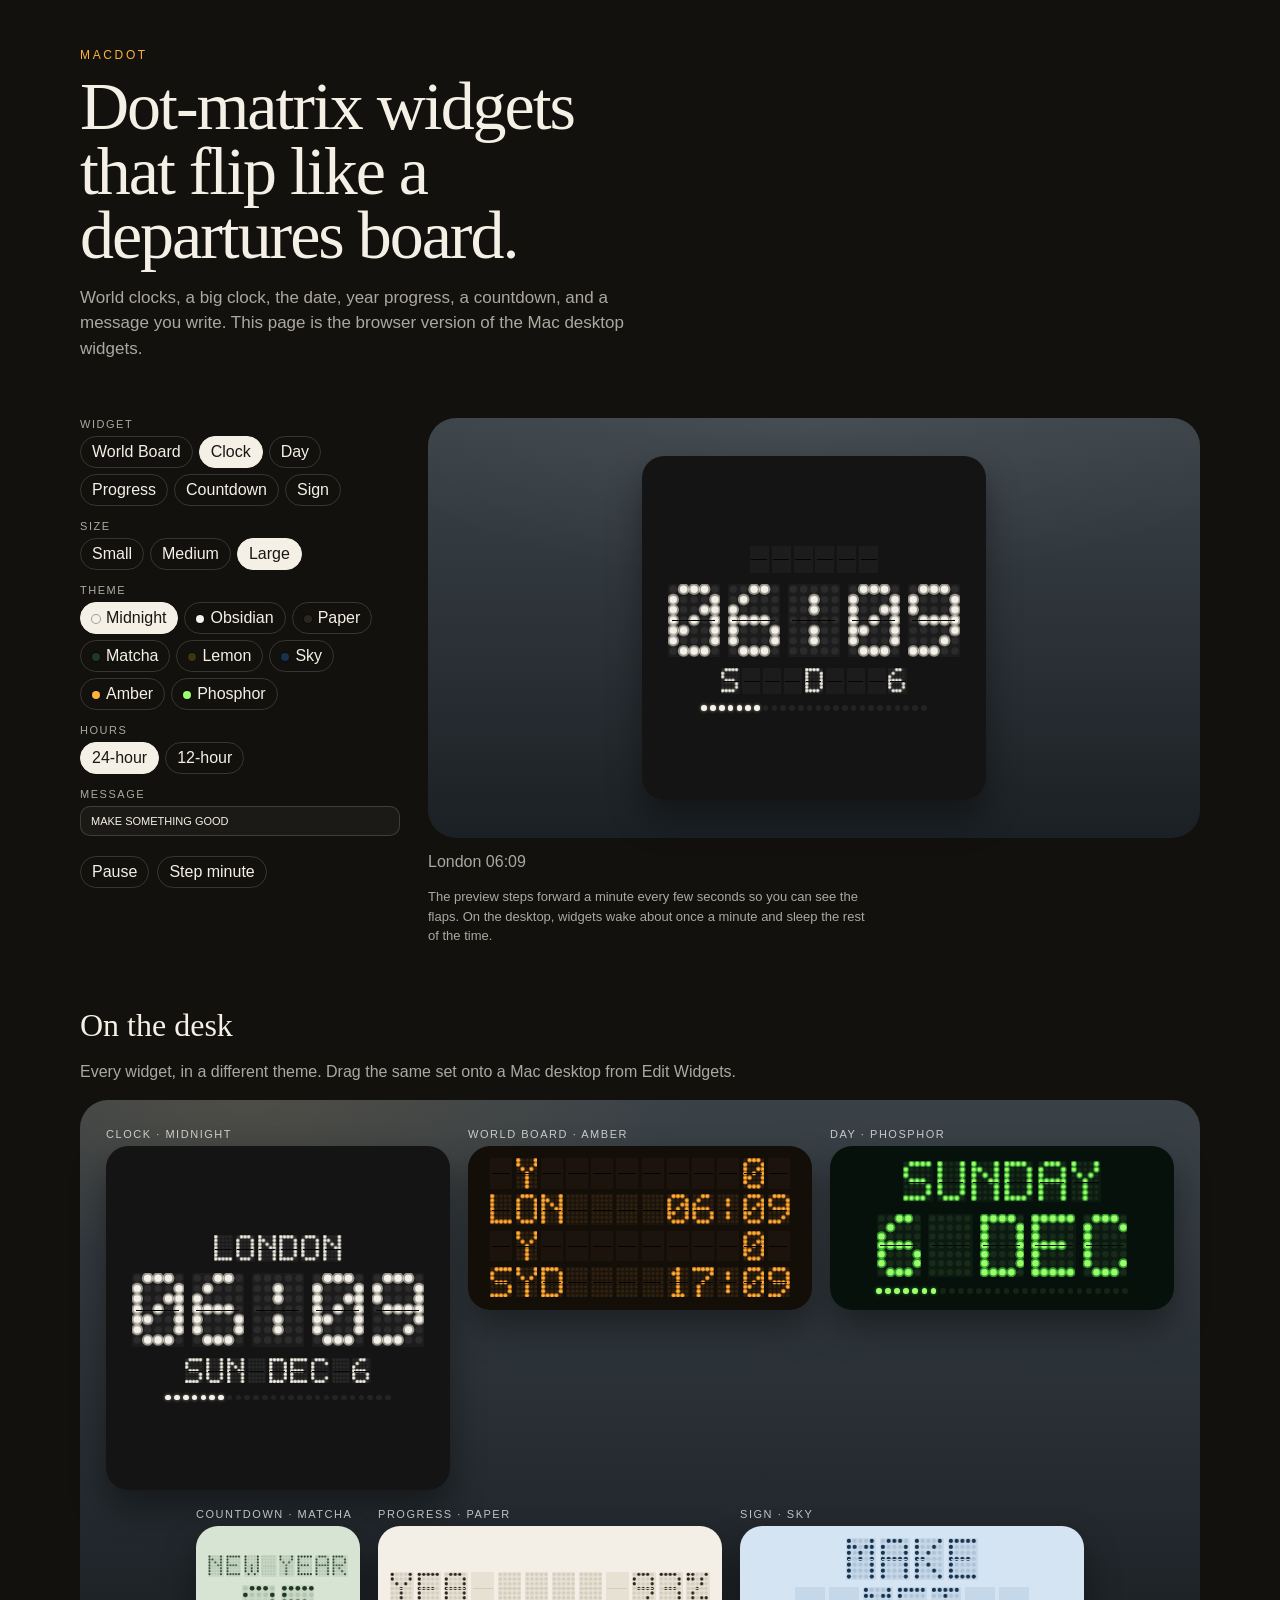
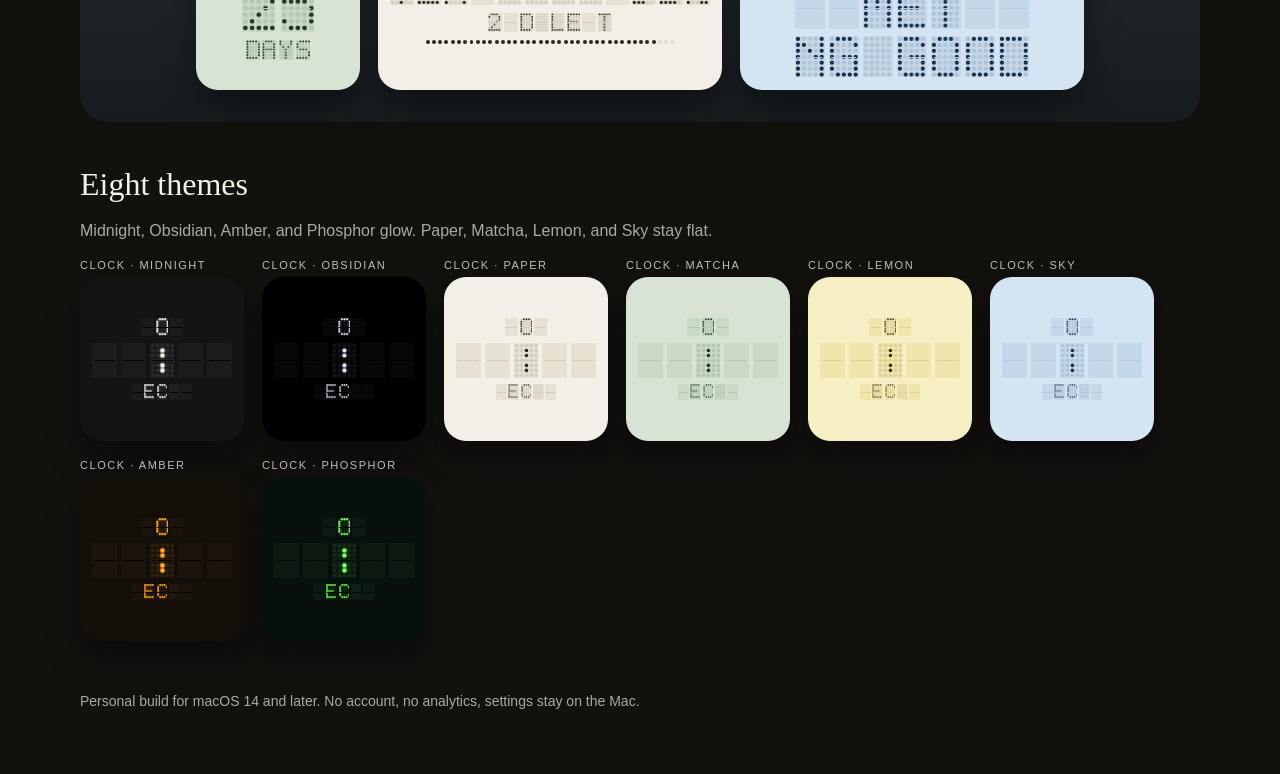
==== WebPreview/index.html @ 1148bf02 "Add a browser preview of the dot-matrix flip widgets. The page tries every board, size, and theme, a" ====
<!DOCTYPE html>
<html lang="en">
<head>
  <meta charset="utf-8">
  <meta name="viewport" content="width=device-width, initial-scale=1">
  <title>macdot — dot-matrix widgets</title>
  <link rel="stylesheet" href="styles.css">
</head>
<body>
  <header class="top">
    <p class="mark">macdot</p>
    <h1>Dot-matrix widgets that flip like a departures board.</h1>
    <p class="lede">World clocks, a big clock, the date, year progress, a countdown, and a message you write. This page is the browser version of the Mac desktop widgets.</p>
  </header>

  <section class="try" id="try">
    <div class="controls">
      <div class="control">
        <span>Widget</span>
        <div class="choices" id="widget-choices"></div>
      </div>
      <div class="control">
        <span>Size</span>
        <div class="choices" id="size-choices"></div>
      </div>
      <div class="control">
        <span>Theme</span>
        <div class="choices" id="theme-choices"></div>
      </div>
      <div class="control">
        <span>Hours</span>
        <div class="choices" id="hour-choices"></div>
      </div>
      <label class="field" id="message-field">
        Message
        <input id="message" maxlength="80" value="MAKE SOMETHING GOOD">
      </label>
      <div class="row-actions">
        <button type="button" id="pause" class="text-button">Pause</button>
        <button type="button" id="step" class="text-button">Step minute</button>
      </div>
    </div>
    <div class="stage-wrap">
      <div id="stage"></div>
      <p id="caption" class="caption"></p>
      <p class="hint">The preview steps forward a minute every few seconds so you can see the flaps. On the desktop, widgets wake about once a minute and sleep the rest of the time.</p>
    </div>
  </section>

  <section class="desk-section" id="desk-section">
    <h2>On the desk</h2>
    <p class="section-copy">Every widget, in a different theme. Drag the same set onto a Mac desktop from Edit Widgets.</p>
    <div id="desk" class="desk"></div>
  </section>

  <section id="themes-section">
    <h2>Eight themes</h2>
    <p class="section-copy">Midnight, Obsidian, Amber, and Phosphor glow. Paper, Matcha, Lemon, and Sky stay flat.</p>
    <div id="themes" class="theme-grid"></div>
  </section>

  <footer>
    <p>Personal build for macOS 14 and later. No account, no analytics, settings stay on the Mac.</p>
  </footer>
  <script src="font.js"></script>
  <script src="app.js"></script>
</body>
</html>
---- WebPreview/styles.css ----
:root {
  color-scheme: dark;
  --ink: #f4f0e6;
  --muted: rgba(244, 240, 230, 0.68);
  --line: rgba(244, 240, 230, 0.16);
  --bg: #12110e;
  --accent: #ffb03a;
  font-family: "Avenir Next", "Segoe UI", sans-serif;
}

* { box-sizing: border-box; }

body {
  margin: 0;
  background:
    radial-gradient(900px 420px at 10% -10%, rgba(255, 176, 58, 0.08), transparent 55%),
    var(--bg);
  color: var(--ink);
}

.top, .try, .desk-section, #themes-section, footer {
  width: min(1120px, calc(100% - 32px));
  margin-left: auto;
  margin-right: auto;
}

.top { padding: 48px 0 12px; }

.mark {
  margin: 0 0 12px;
  letter-spacing: 0.22em;
  text-transform: uppercase;
  font-size: 12px;
  color: var(--accent);
}

h1 {
  margin: 0;
  max-width: 16ch;
  font-family: Palatino, "Iowan Old Style", "Palatino Linotype", Georgia, serif;
  font-weight: 500;
  font-size: clamp(40px, 6vw, 68px);
  line-height: 0.95;
  letter-spacing: -0.03em;
}

.lede, .section-copy, .hint, .caption, footer p {
  color: var(--muted);
  line-height: 1.5;
}

.lede { max-width: 62ch; font-size: 17px; }

h2 {
  margin: 0 0 6px;
  font-family: Palatino, Georgia, serif;
  font-weight: 500;
  font-size: 32px;
}

.try {
  display: grid;
  grid-template-columns: minmax(240px, 320px) 1fr;
  gap: 28px;
  padding: 28px 0 12px;
  align-items: start;
}

.controls { display: flex; flex-direction: column; gap: 14px; }

.control span, .field {
  display: block;
  margin-bottom: 6px;
  font-size: 11px;
  letter-spacing: 0.14em;
  text-transform: uppercase;
  color: var(--muted);
}

.choices { display: flex; flex-wrap: wrap; gap: 6px; }

.choices button, .text-button, .field input {
  font: inherit;
  color: var(--ink);
}

.choices button, .text-button {
  border: 1px solid var(--line);
  background: transparent;
  border-radius: 999px;
  padding: 6px 11px;
  cursor: pointer;
}

.choices button[aria-pressed="true"] {
  background: var(--ink);
  color: #1a1612;
  border-color: var(--ink);
}

.choices button:focus-visible, .text-button:focus-visible, .field input:focus-visible {
  outline: 2px solid var(--accent);
  outline-offset: 2px;
}

.swatch {
  width: 8px;
  height: 8px;
  border-radius: 50%;
  display: inline-block;
  margin-right: 6px;
  vertical-align: middle;
  box-shadow: 0 0 0 1px rgba(0, 0, 0, 0.35);
}

.field input {
  width: 100%;
  margin-top: 6px;
  padding: 8px 10px;
  border-radius: 10px;
  border: 1px solid var(--line);
  background: #1c1a16;
}

.row-actions { display: flex; gap: 8px; }

.stage-wrap { min-height: 420px; }

.stage-card figcaption { display: none; }

.stage-card {
  display: flex;
  align-items: center;
  justify-content: center;
  min-height: 420px;
  padding: 28px 16px;
  border-radius: 28px;
  background:
    radial-gradient(800px 280px at 50% 0%, rgba(255, 255, 255, 0.05), transparent 60%),
    linear-gradient(180deg, #3c444a, #1b2024);
}

.caption { min-height: 1.4em; margin: 12px 0 0; }

.hint { font-size: 13px; max-width: 62ch; }

.desk-section, #themes-section { padding: 36px 0 8px; }

.desk, .theme-grid {
  display: flex;
  flex-wrap: wrap;
  gap: 18px;
  align-items: flex-start;
}

.desk {
  justify-content: center;
  padding: 28px 20px 32px;
  border-radius: 28px;
  background:
    radial-gradient(900px 320px at 15% 0%, rgba(255, 176, 58, 0.1), transparent 50%),
    linear-gradient(180deg, #3a4248, #171c20);
}

figure { margin: 0; }

figcaption {
  margin: 0 0 6px;
  font-size: 11px;
  letter-spacing: 0.14em;
  text-transform: uppercase;
  color: rgba(255, 255, 255, 0.72);
}

.widget {
  border-radius: 22px;
  overflow: hidden;
  box-shadow: 0 18px 34px rgba(0, 0, 0, 0.38);
}

.board {
  width: 100%;
  height: 100%;
  perspective: 900px;
}

.board-inner {
  height: 100%;
  display: flex;
  flex-direction: column;
  align-items: center;
  justify-content: center;
}

.line { display: flex; align-items: center; }

.flap {
  position: relative;
  transform-style: preserve-3d;
  transition: transform 0.18s ease-in;
}

.flap .split {
  position: absolute;
  left: 8%;
  right: 8%;
  top: 50%;
  height: 1px;
  z-index: 2;
  pointer-events: none;
}

.flap canvas { display: block; position: relative; z-index: 1; }

.flap.turning { transform: rotateX(-78deg); }

.frozen-flip .flap { transform: rotateX(-72deg); transition: none; }

.bar { display: flex; align-items: center; }

footer { padding: 28px 0 48px; font-size: 14px; }

@media (max-width: 800px) {
  .try { grid-template-columns: 1fr; }
  .stage-card, .stage-wrap { min-height: 280px; }
  h1 { max-width: none; }
}

body.shot-wall .top,
body.shot-wall .try,
body.shot-wall #themes-section,
body.shot-wall footer,
body.shot-wall .desk-section h2,
body.shot-wall .section-copy { display: none; }

body.shot-wall { background: #1b2024; }
body.shot-wall .desk-section { width: 100%; padding: 20px; }
body.shot-wall .desk { border-radius: 0; min-height: calc(100vh - 40px); align-items: center; }

body.shot-clock .top,
body.shot-clock .desk-section,
body.shot-clock #themes-section,
body.shot-clock footer,
body.shot-clock .controls,
body.shot-clock .caption,
body.shot-clock .hint,
body.shot-flip .top,
body.shot-flip .desk-section,
body.shot-flip #themes-section,
body.shot-flip footer,
body.shot-flip .controls,
body.shot-flip .caption,
body.shot-flip .hint,
body.shot-world .top,
body.shot-world .desk-section,
body.shot-world #themes-section,
body.shot-world footer,
body.shot-world .controls,
body.shot-world .caption,
body.shot-world .hint { display: none; }

body.shot-clock .try,
body.shot-flip .try,
body.shot-world .try {
  width: 100%;
  min-height: 100vh;
  display: flex;
  align-items: center;
  justify-content: center;
  padding: 0;
}

body.shot-clock .stage-wrap,
body.shot-flip .stage-wrap,
body.shot-world .stage-wrap,
body.shot-clock .stage-card,
body.shot-flip .stage-card,
body.shot-world .stage-card {
  min-height: 100vh;
  width: 100%;
  border-radius: 0;
}

body.shot-themes .top,
body.shot-themes .try,
body.shot-themes .desk-section,
body.shot-themes footer,
body.shot-themes #themes-section h2,
body.shot-themes #themes-section .section-copy { display: none; }

body.shot-themes { background: #1b2024; }
body.shot-themes #themes-section { width: 100%; padding: 28px; }
body.shot-themes .theme-grid { justify-content: center; }

@media (prefers-reduced-motion: reduce) {
  .flap { transition: none; }
}
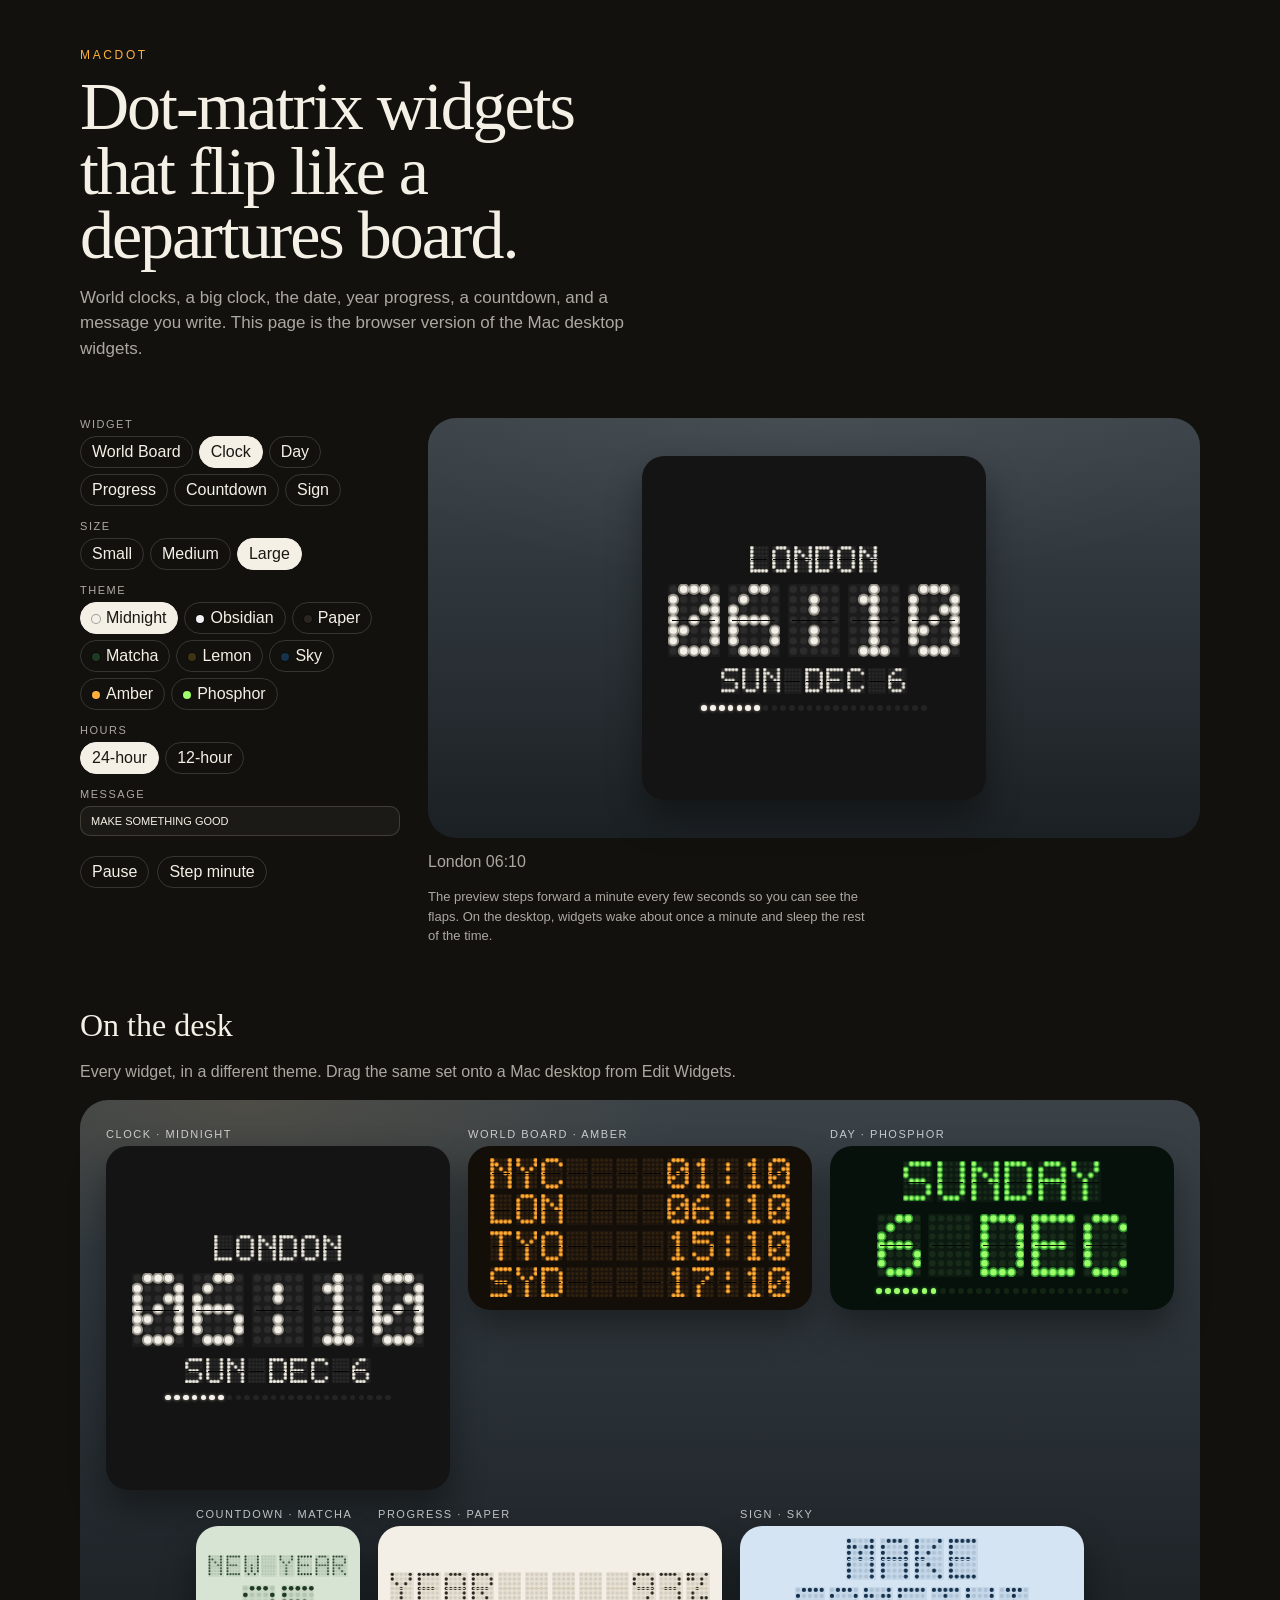
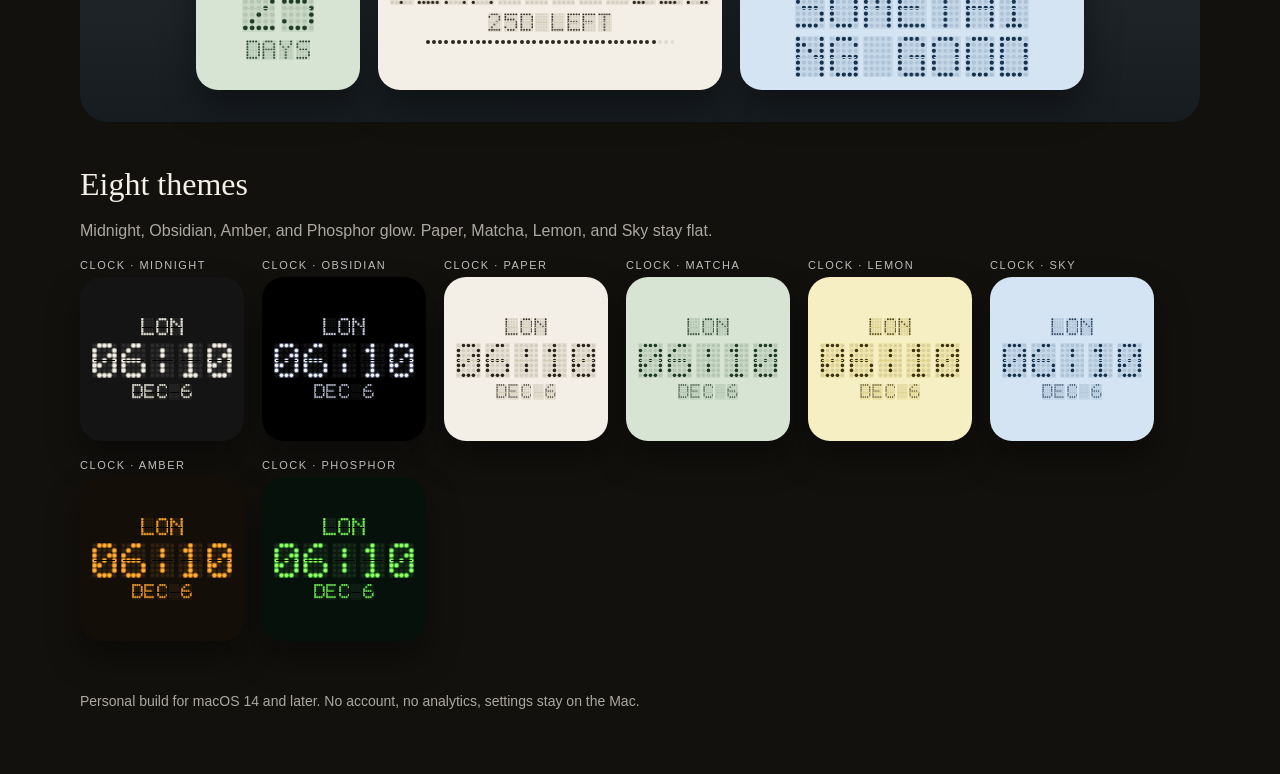
==== commit a2698f93: "Add a Macdot landing page and a fuller README. The Pages site reuses the WebPreview board renderer, " ====
--- a/WebPreview/index.html
+++ b/WebPreview/index.html
@@ -63,6 +63,7 @@
     <p>Personal build for macOS 14 and later. No account, no analytics, settings stay on the Mac.</p>
   </footer>
   <script src="font.js"></script>
+  <script src="board.js"></script>
   <script src="app.js"></script>
 </body>
 </html>
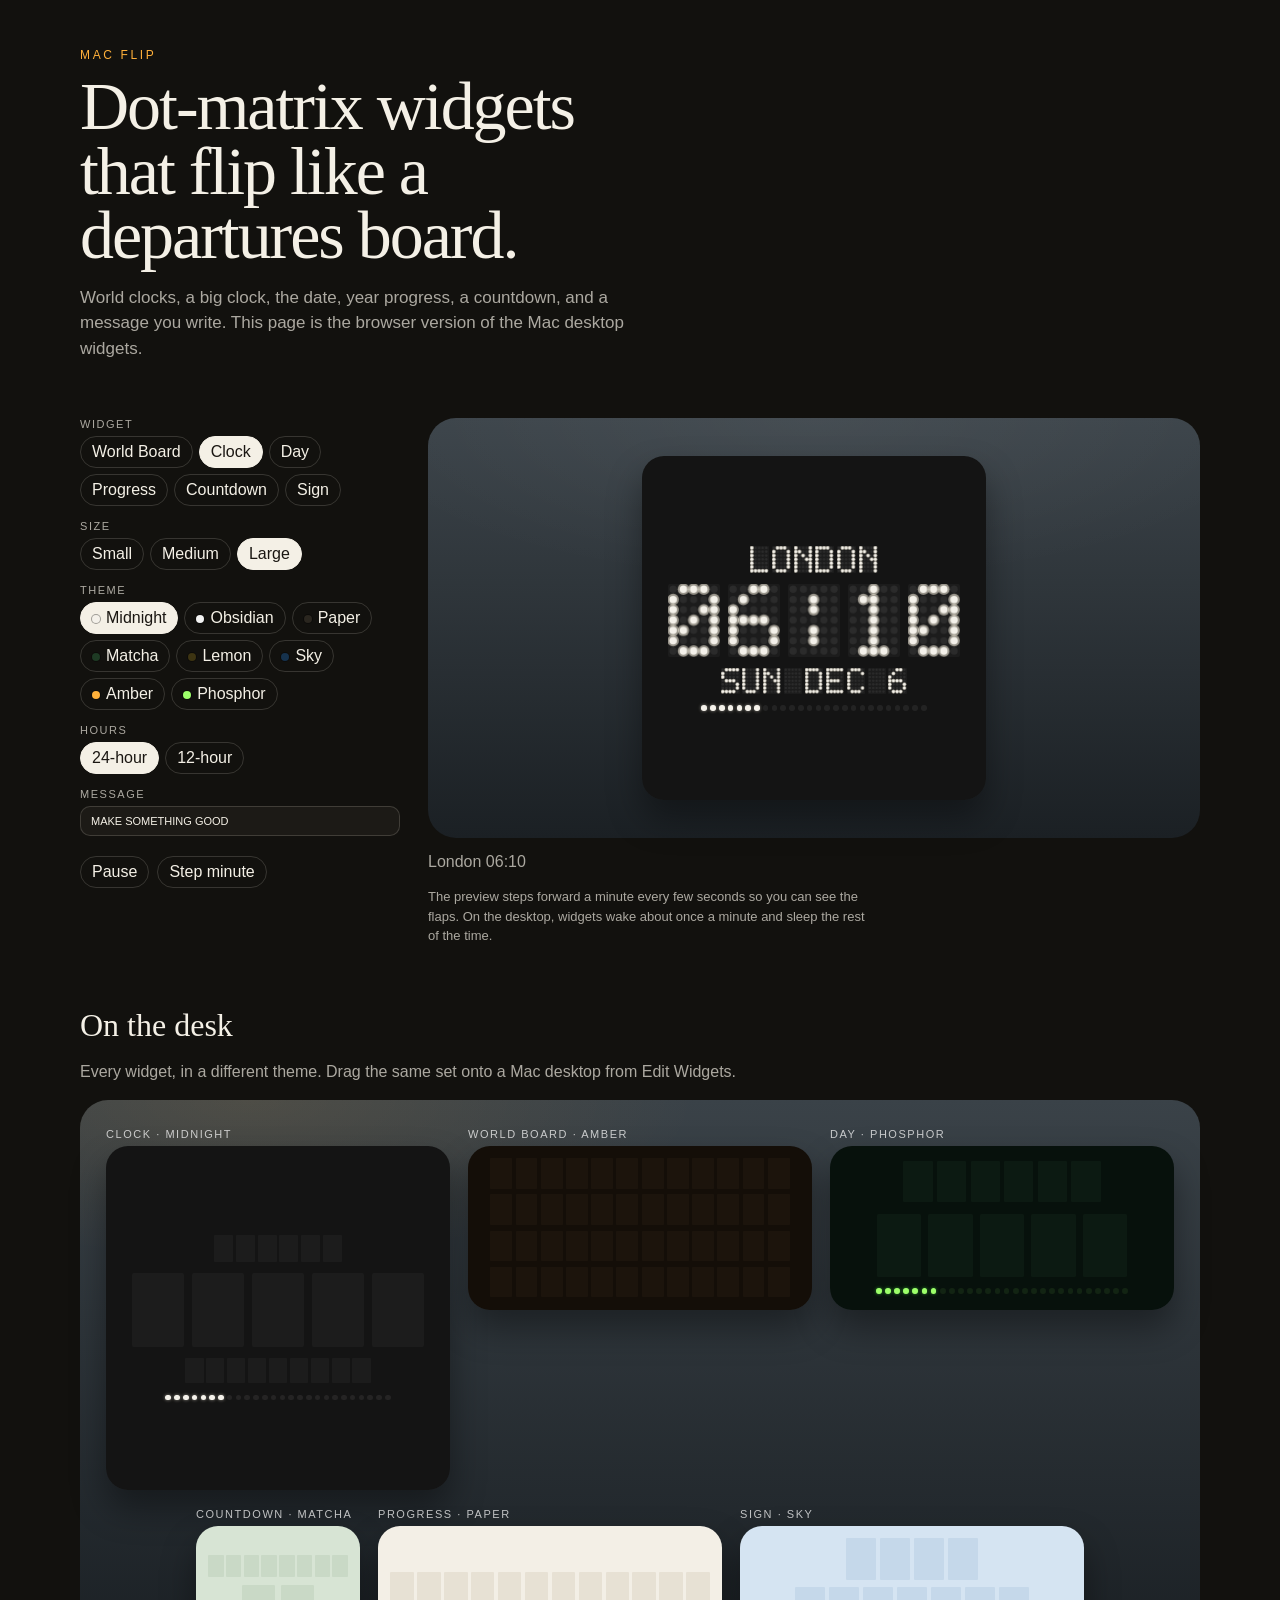
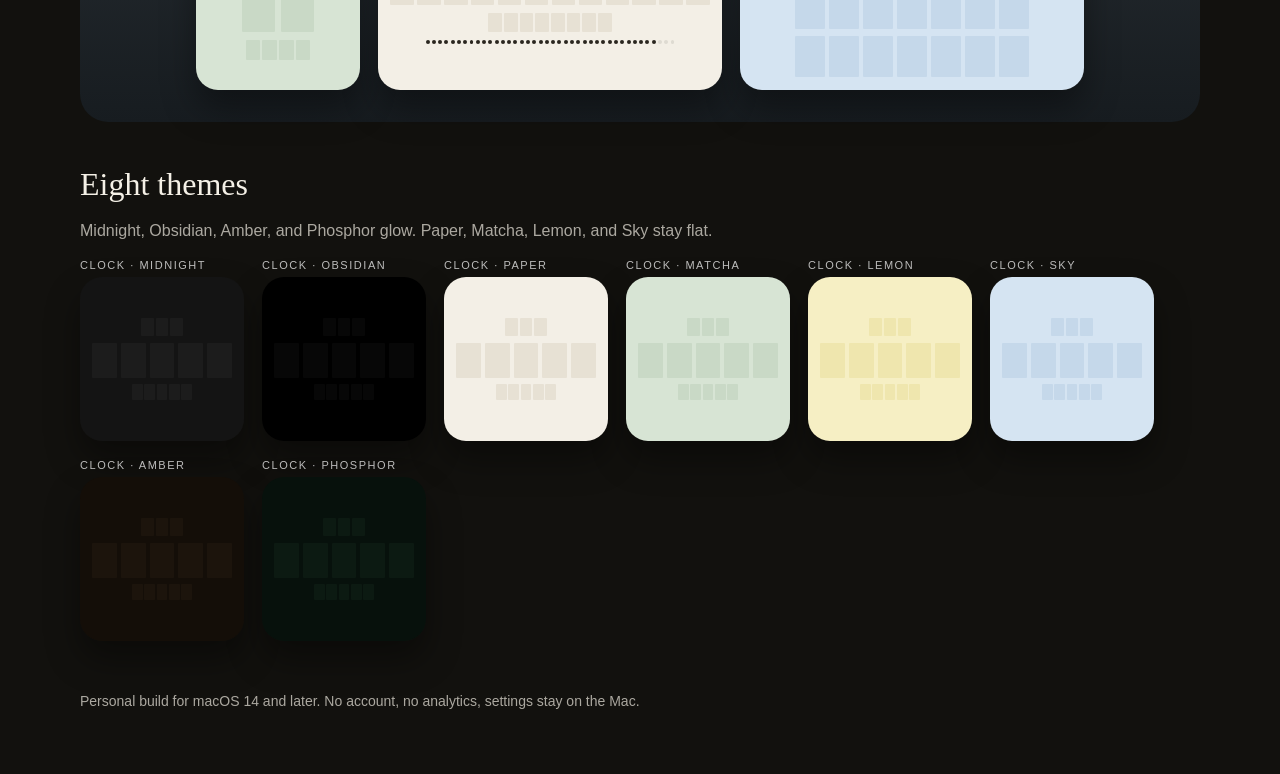
==== commit 3e0fcef4: "Remove the flap hinge and rename the project to Mac Flip. The split line is gone from the browser bo" ====
--- a/WebPreview/index.html
+++ b/WebPreview/index.html
@@ -3,12 +3,12 @@
 <head>
   <meta charset="utf-8">
   <meta name="viewport" content="width=device-width, initial-scale=1">
-  <title>macdot — dot-matrix widgets</title>
+  <title>Mac Flip — dot-matrix widgets</title>
   <link rel="stylesheet" href="styles.css">
 </head>
 <body>
   <header class="top">
-    <p class="mark">macdot</p>
+    <p class="mark">Mac Flip</p>
     <h1>Dot-matrix widgets that flip like a departures board.</h1>
     <p class="lede">World clocks, a big clock, the date, year progress, a countdown, and a message you write. This page is the browser version of the Mac desktop widgets.</p>
   </header>
--- a/WebPreview/styles.css
+++ b/WebPreview/styles.css
@@ -198,16 +198,6 @@
   position: relative;
   transform-style: preserve-3d;
   transition: transform 0.18s ease-in;
-}
-
-.flap .split {
-  position: absolute;
-  left: 8%;
-  right: 8%;
-  top: 50%;
-  height: 1px;
-  z-index: 2;
-  pointer-events: none;
 }
 
 .flap canvas { display: block; position: relative; z-index: 1; }
